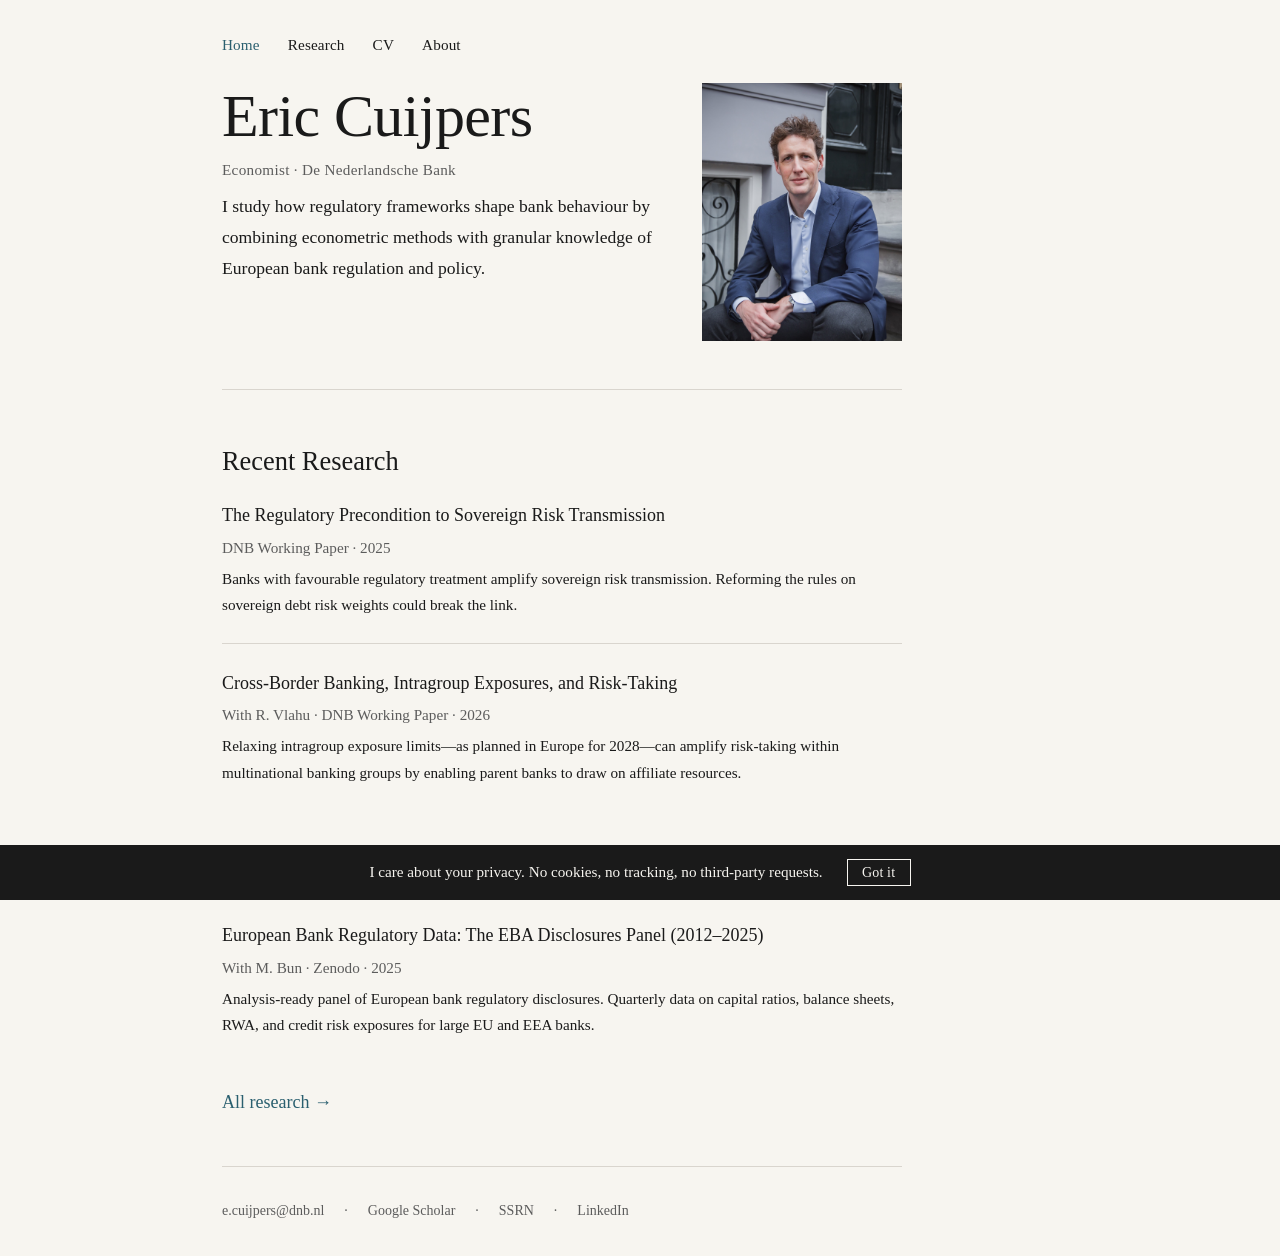
==== index.html @ 1b1d5498 "initial commit" ====
<!DOCTYPE html>
<html lang="en">
<head>
  <meta charset="UTF-8">
  <meta name="viewport" content="width=device-width, initial-scale=1.0">
  <title>Home — Eric Cuijpers</title>
  <meta name="description" content="Eric Cuijpers — Economist at De Nederlandsche Bank. Research on how regulatory frameworks shape bank behaviour and the transmission of sovereign risk.">
  <meta name="author" content="Eric Cuijpers">
  <link rel="canonical" href="https://ericcuijpers.com/">
  <meta property="og:title" content="Eric Cuijpers">
  <meta property="og:description" content="Economist at De Nederlandsche Bank. Research on how regulatory frameworks shape bank behaviour and the transmission of sovereign risk.">
  <meta property="og:type" content="website">
  <meta property="og:url" content="https://ericcuijpers.com/">
  <meta property="og:image" content="https://ericcuijpers.com/images/eric_cuijpers_v4.jpg">
  <link rel="icon" href="favicon.svg" type="image/svg+xml">
  <link rel="stylesheet" href="style.css">
</head>
<body>

  <div class="outer-container">
    <nav>
      <a href="index.html" class="nav-active">Home</a>
      <a href="research.html">Research</a>
      <a href="cv.html">CV</a>
      <a href="about.html">About</a>
    </nav>
  </div>

  <main class="outer-container">
    <div class="content">

      <div class="intro-block">
        <div class="intro-text">
          <h1>Eric Cuijpers</h1>
          <p class="affiliation">Economist · De Nederlandsche Bank</p>
          <p class="tagline">I study how regulatory frameworks shape bank behaviour by combining econometric methods with granular knowledge of European bank regulation and policy. </p>
        </div>
        <div class="intro-photo">
          <img src="images/eric_cuijpers_v4.jpg" alt="Eric Cuijpers">
        </div>
      </div>

      <hr>

      <h2>Recent Research</h2>
      <ul class="item-list">
        <li>
          <span class="item-title"><a href="publications/001_sovereign-risk-transmission.html">The Regulatory Precondition to Sovereign Risk Transmission</a></span>
          <span class="item-meta">DNB Working Paper · 2025</span>
          <span class="item-description">Banks with favourable regulatory treatment amplify sovereign risk transmission. Reforming the rules on sovereign debt risk weights could break the link.</span>
        </li>
        <li>
          <span class="item-title"><a href="publications/002_cross-border-banking.html">Cross-Border Banking, Intragroup Exposures, and Risk-Taking</a></span>
          <span class="item-meta">With R. Vlahu · DNB Working Paper · 2026</span>
          <span class="item-description">Relaxing intragroup exposure limits—as planned in Europe for 2028—can amplify risk-taking within multinational banking groups by enabling parent banks to draw on affiliate resources.</span>
        </li>
      </ul>

      <h2>Data</h2>
      <ul class="item-list">
        <li>
          <span class="item-title"><a href="publications/003_eba-disclosures-panel.html">European Bank Regulatory Data: The EBA Disclosures Panel (2012–2025)</a></span>
          <span class="item-meta">With M. Bun · Zenodo · 2025</span>
          <span class="item-description">Analysis-ready panel of European bank regulatory disclosures. Quarterly data on capital ratios, balance sheets, RWA, and credit risk exposures for large EU and EEA banks.</span>
        </li>
      </ul>

      <p><a href="research.html">All research →</a></p>


    </div>
  </main>

  <div class="outer-container">
    <footer>
      <a href="&#109;&#97;&#105;&#108;&#116;&#111;&#58;e.cuijpers&#64;dnb&#46;nl">e.cuijpers&#64;dnb&#46;nl</a>
      <span>·</span>
      <a href="https://scholar.google.com/citations?user=IjH0WNsAAAAJ&hl=en">Google Scholar</a>
      <span>·</span>
      <a href="https://papers.ssrn.com/sol3/cf_dev/AbsByAuth.cfm?per_id=4034955">SSRN</a>
      <span>·</span>
      <a href="https://www.linkedin.com/in/eric-cuijpers-68652515/">LinkedIn</a>
    </footer>
  </div>

  <script type="application/ld+json">
  {
    "@context": "https://schema.org",
    "@type": "Person",
    "name": "Eric Cuijpers",
    "jobTitle": "Economist",
    "worksFor": {
      "@type": "Organization",
      "name": "De Nederlandsche Bank",
      "url": "https://www.dnb.nl"
    },
    "alumniOf": [
      {
        "@type": "CollegeOrUniversity",
        "name": "University of Amsterdam"
      },
      {
        "@type": "CollegeOrUniversity",
        "name": "University of Warwick"
      }
    ],
    "knowsAbout": ["Empirical Banking", "Bank Regulation", "Financial Stability", "Sovereign Risk", "Econometrics"],
    "url": "https://ericcuijpers.com",
    "image": "https://ericcuijpers.com/images/eric_cuijpers_v4.jpg",
    "sameAs": [
      "https://www.linkedin.com/in/eric-cuijpers-68652515/",
      "https://scholar.google.com/citations?user=IjH0WNsAAAAJ&hl=en",
      "https://papers.ssrn.com/sol3/cf_dev/AbsByAuth.cfm?per_id=4034955"
    ]
  }
  </script>

  <div class="privacy-bar" id="privacy-bar">
    <p>I care about your privacy. No cookies, no tracking, no third-party requests.</p>
    <button id="privacy-dismiss">Got it</button>
  </div>
  <script>
    (function() {
      var bar = document.getElementById('privacy-bar');
      if (localStorage.getItem('privacy-noted')) { bar.classList.add('hidden'); return; }
      document.getElementById('privacy-dismiss').addEventListener('click', function() {
        bar.classList.add('hidden');
        localStorage.setItem('privacy-noted', '1');
      });
    })();
  </script>

</body>
</html>
---- style.css ----
/* =========================================
   FONT LOADING
   ========================================= */

@font-face {
  font-family: 'Cormorant Garamond';
  src: url('/assets/fonts/CormorantGaramond-Regular.woff2') format('woff2');
  font-weight: 400;
  font-style: normal;
  font-display: swap;
}

@font-face {
  font-family: 'Source Serif 4';
  src: url('/assets/fonts/SourceSerif4-Regular.woff2') format('woff2');
  font-weight: 400;
  font-style: normal;
  font-display: swap;
}

@font-face {
  font-family: 'Source Serif 4';
  src: url('/assets/fonts/SourceSerif4-Medium.woff2') format('woff2');
  font-weight: 500;
  font-style: normal;
  font-display: swap;
}

/* =========================================
   CSS CUSTOM PROPERTIES
   ========================================= */

:root {
  --color-bg: #F7F5F0;
  --color-text: #1A1A1A;
  --color-accent: #2A5F6F;
  --color-muted: #5C5C5C;
  --color-rule: #D9D5CE;

  --font-display: 'Cormorant Garamond', Georgia, serif;
  --font-body: 'Source Serif 4', Georgia, serif;

  --size-base: 1.125rem;
  --size-small: 0.95rem;
  --size-xs: 0.875rem;
  --line-height-body: 1.75;

  --max-width-text: 680px;
  --max-width-outer: 900px;
  --space-section: 3rem;
  --space-item: 1.5rem;
}

/* =========================================
   GLOBAL RESET & BASE
   ========================================= */

* {
  box-sizing: border-box;
}

body {
  background-color: var(--color-bg);
  color: var(--color-text);
  font-family: var(--font-body);
  font-size: var(--size-base);
  line-height: var(--line-height-body);
  margin: 0;
  padding: 0;
}

/* =========================================
   LAYOUT
   ========================================= */

.outer-container {
  max-width: var(--max-width-outer);
  margin: 0 auto;
  padding: 0 2rem;
}

.content {
  max-width: var(--max-width-text);
}

/* =========================================
   NAVIGATION
   ========================================= */

nav {
  max-width: var(--max-width-text);
  padding: 2rem 0 1.5rem;
  display: flex;
  gap: 1.75rem;
  font-family: var(--font-body);
  font-size: var(--size-small);
  letter-spacing: 0.01em;
}

nav a {
  color: var(--color-text);
  text-decoration: none;
}

nav a:hover {
  color: var(--color-accent);
}

nav a.nav-active {
  color: var(--color-accent);
}

/* =========================================
   TYPOGRAPHY
   ========================================= */

h1 {
  font-family: var(--font-display);
  font-size: 3.75rem;
  font-weight: 400;
  line-height: 1.1;
  margin: 0 0 0.5rem 0;
  letter-spacing: -0.01em;
}

h2 {
  font-family: var(--font-display);
  font-size: 1.65rem;
  font-weight: 400;
  margin: var(--space-section) 0 1rem 0;
  letter-spacing: 0em;
}

h3 {
  font-family: var(--font-body);
  font-size: var(--size-base);
  font-weight: 500;
  margin: 0 0 0.25rem 0;
}

p {
  margin: 0 0 1.25rem 0;
}

a {
  color: var(--color-accent);
  text-decoration: none;
}

a:hover {
  text-decoration: underline;
}

.muted {
  color: var(--color-muted);
  font-size: var(--size-small);
}

.affiliation {
  color: var(--color-muted);
  font-size: var(--size-small);
  margin: 0 0 0.5rem 0;
  letter-spacing: 0.02em;
}

.tagline {
  color: var(--color-text);
  font-size: 1.1rem;
  margin: 0 0 1.75rem 0;
  font-style: normal;
}

hr {
  border: none;
  border-top: 1px solid var(--color-rule);
  margin: var(--space-section) 0;
}

/* =========================================
   LISTS
   ========================================= */

ul.item-list {
  list-style: none;
  padding: 0;
  margin: 0;
}

ul.item-list li {
  margin-bottom: var(--space-item);
  padding-bottom: var(--space-item);
  border-bottom: 1px solid var(--color-rule);
}

ul.item-list li:last-child {
  border-bottom: none;
}

.item-title {
  font-family: var(--font-body);
  font-weight: 500;
  font-size: var(--size-base);
  color: var(--color-text);
  display: block;
  margin-bottom: 0.2rem;
}

.item-title a {
  color: var(--color-text);
  text-decoration: none;
}

.item-title a:hover {
  color: var(--color-accent);
}

.item-meta {
  color: var(--color-muted);
  font-size: var(--size-small);
  display: block;
  margin-bottom: 0.15rem;
}

.item-description {
  color: var(--color-text);
  font-size: var(--size-small);
  display: block;
  margin-top: 0.25rem;
}

.item-action {
  display: inline-block;
  margin-top: 0.6rem;
  font-size: var(--size-small);
  color: var(--color-accent);
  text-decoration: none;
  font-weight: 500;
}

.item-action:hover {
  text-decoration: underline;
}

/* =========================================
   HOMEPAGE INTRO BLOCK
   ========================================= */

.intro-block {
  display: flex;
  justify-content: space-between;
  align-items: flex-start;
  gap: 2rem;
  margin-bottom: 2rem;
}

.intro-text {
  flex: 1;
}

.intro-photo {
  width: 200px;
  flex-shrink: 0;
}

.intro-photo img {
  width: 100%;
  display: block;
}

/* =========================================
   CV ENTRIES
   ========================================= */

.cv-entry {
  margin-bottom: 1.25rem;
}

.cv-entry:last-child {
  margin-bottom: 0;
}

.cv-entry .item-description {
  margin: 0;
}

/* =========================================
   FOOTER
   ========================================= */

footer {
  max-width: var(--max-width-text);
  margin-top: var(--space-section);
  padding: 2rem 0;
  border-top: 1px solid var(--color-rule);
  font-size: var(--size-xs);
  color: var(--color-muted);
  display: flex;
  gap: 1.25rem;
  flex-wrap: wrap;
}

footer a {
  color: var(--color-muted);
  text-decoration: none;
}

footer a:hover {
  color: var(--color-accent);
}

/* =========================================
   PAPER PAGES
   ========================================= */

.paper-back {
  font-size: var(--size-small);
  margin: 0 0 2rem 0;
}

.paper-back a {
  color: var(--color-muted);
}

.paper-back a:hover {
  color: var(--color-accent);
}

h1.paper-title {
  font-size: 2.25rem;
  line-height: 1.2;
  margin: 0 0 0.5rem 0;
}

.paper-meta {
  color: var(--color-muted);
  font-size: var(--size-small);
  margin: 0 0 1.25rem 0;
}

.paper-links {
  display: flex;
  gap: 1rem;
  flex-wrap: wrap;
  margin-bottom: 0.5rem;
}

.paper-links a {
  font-size: var(--size-small);
  color: var(--color-accent);
  text-decoration: none;
  padding: 0.3rem 0.75rem;
  border: 1px solid var(--color-accent);
}

.paper-links a:hover {
  background-color: var(--color-accent);
  color: var(--color-bg);
  text-decoration: none;
}

ul.highlights {
  list-style: none;
  padding: 0;
  margin: 0.35rem 0 0.35rem 0;
}

ul.highlights li {
  padding-left: 0;
  margin-bottom: 0.4rem;
  font-size: var(--size-base);
  line-height: var(--line-height-body);
}

.paper-keywords {
  color: var(--color-muted);
  font-size: var(--size-small);
  margin: 0 0 0.25rem 0;
}

/* =========================================
   PRIVACY BAR
   ========================================= */

.privacy-bar {
  position: fixed;
  bottom: 0;
  left: 0;
  right: 0;
  background-color: var(--color-text);
  color: var(--color-bg);
  font-size: var(--size-small);
  padding: 0.85rem 2rem;
  display: flex;
  justify-content: center;
  align-items: center;
  gap: 1.5rem;
  z-index: 1000;
}

.privacy-bar p {
  margin: 0;
}

.privacy-bar button {
  background: none;
  border: 1px solid var(--color-bg);
  color: var(--color-bg);
  font-family: var(--font-body);
  font-size: var(--size-xs);
  padding: 0.3rem 0.9rem;
  cursor: pointer;
  letter-spacing: 0.01em;
}

.privacy-bar button:hover {
  background-color: var(--color-bg);
  color: var(--color-text);
}

.privacy-bar.hidden {
  display: none;
}

/* =========================================
   RESPONSIVE
   ========================================= */

@media (max-width: 600px) {
  h1 {
    font-size: 2.5rem;
  }

  .outer-container {
    padding: 0 1.25rem;
  }

  .intro-block {
    flex-direction: column-reverse;
  }

  .intro-photo {
    width: 130px;
  }

  nav {
    flex-wrap: wrap;
    gap: 0.75rem;
  }

  footer {
    flex-direction: column;
    gap: 0.5rem;
  }
}
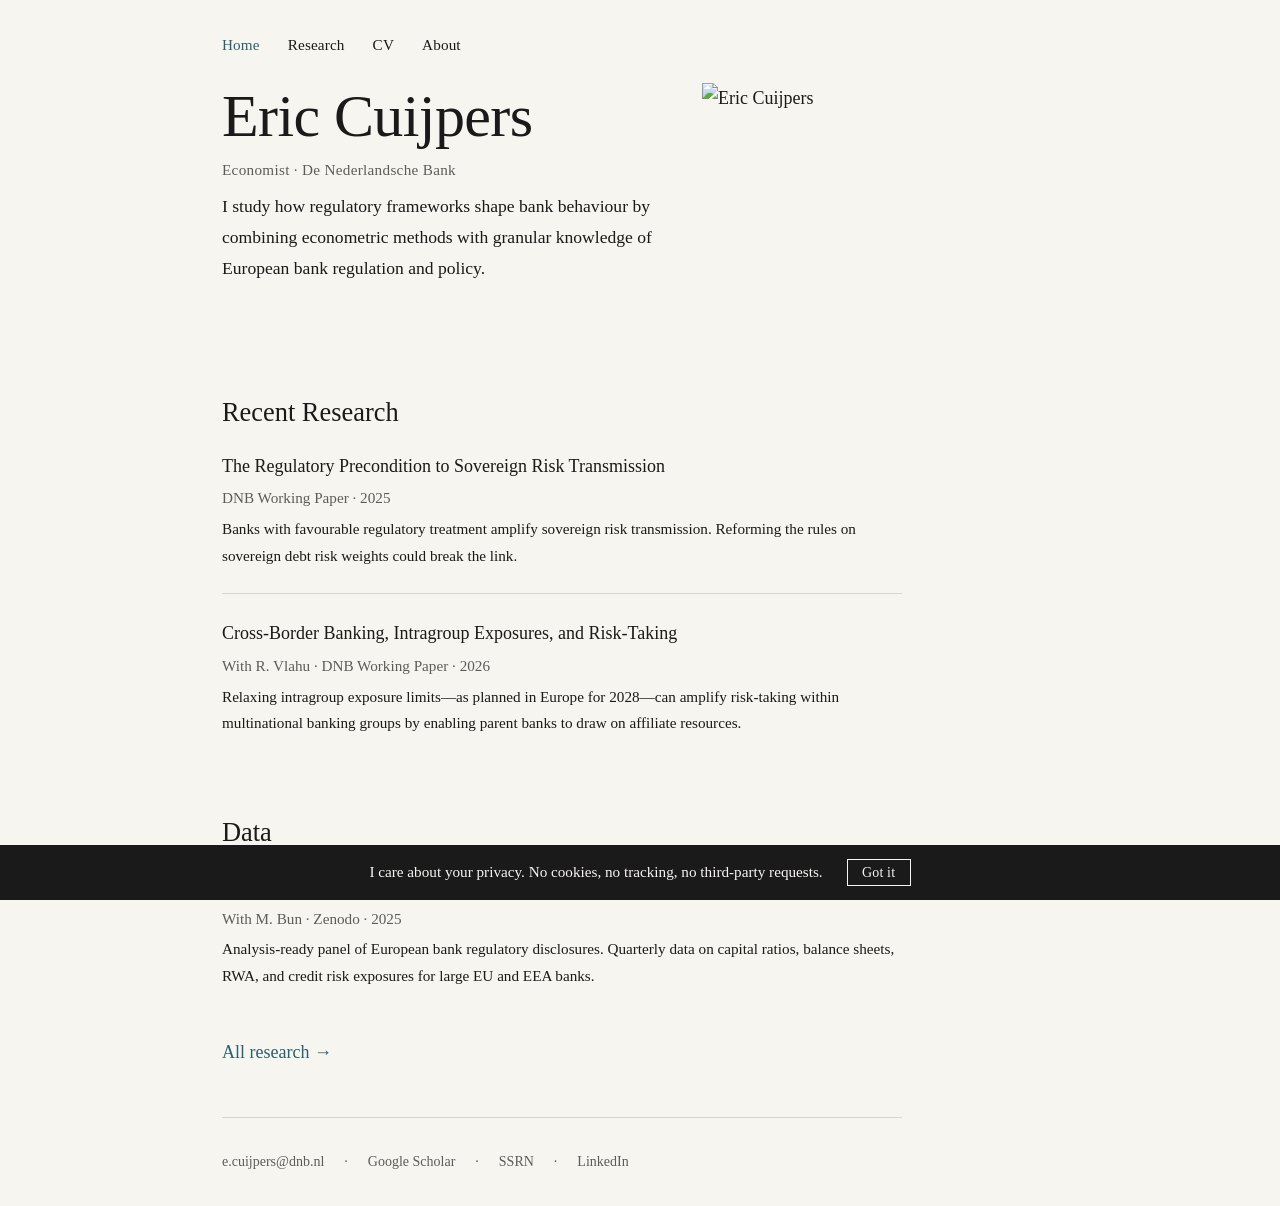
==== commit 77591787: "updated the image to load faster" ====
--- a/index.html
+++ b/index.html
@@ -29,6 +29,7 @@
   <main class="outer-container">
     <div class="content">
 
+
       <div class="intro-block">
         <div class="intro-text">
           <h1>Eric Cuijpers</h1>
@@ -36,11 +37,11 @@
           <p class="tagline">I study how regulatory frameworks shape bank behaviour by combining econometric methods with granular knowledge of European bank regulation and policy. </p>
         </div>
         <div class="intro-photo">
-          <img src="images/eric_cuijpers_v4.jpg" alt="Eric Cuijpers">
+          <img src="images/eric_cuijpers_v4_optimised.jpg" alt="Eric Cuijpers" width="200" height="258" loading="eager">
         </div>
       </div>
 
-      <hr>
+
 
       <h2>Recent Research</h2>
       <ul class="item-list">
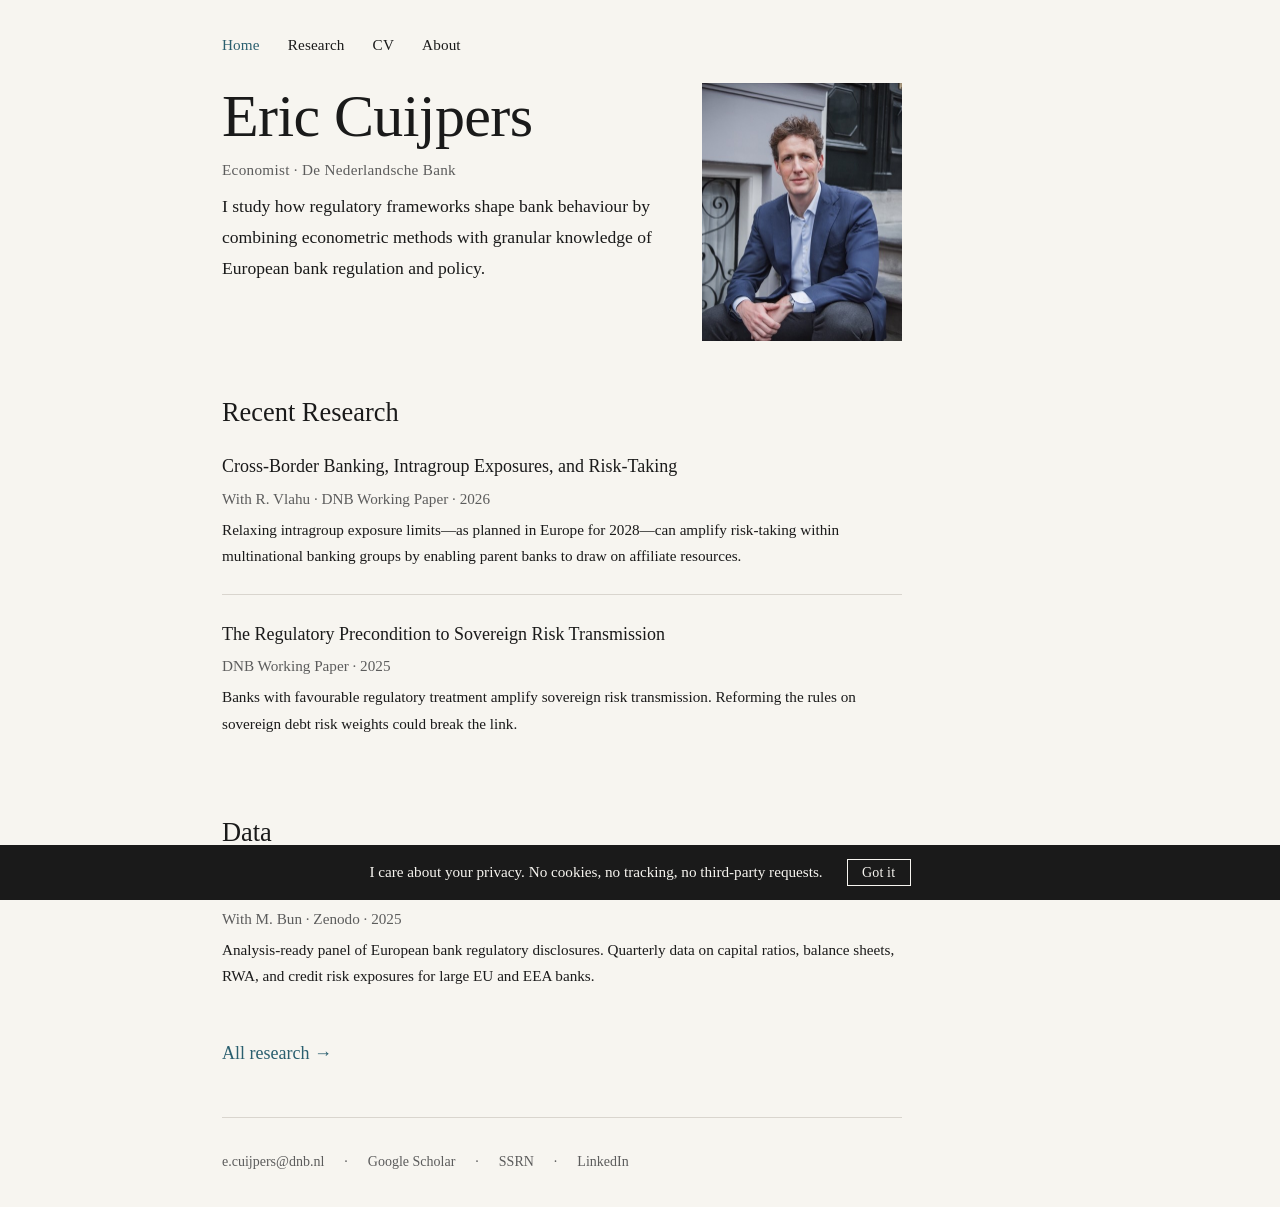
==== commit f719a023: "reversed wp order and adjusted the image to look good on mobile" ====
--- a/index.html
+++ b/index.html
@@ -37,7 +37,7 @@
           <p class="tagline">I study how regulatory frameworks shape bank behaviour by combining econometric methods with granular knowledge of European bank regulation and policy. </p>
         </div>
         <div class="intro-photo">
-          <img src="images/eric_cuijpers_v4_optimised.jpg" alt="Eric Cuijpers" width="200" height="258" loading="eager">
+          <img src="images/eric_cuijpers_v4_optimised.jpg" alt="Eric Cuijpers" loading="eager">
         </div>
       </div>
 
@@ -46,14 +46,14 @@
       <h2>Recent Research</h2>
       <ul class="item-list">
         <li>
+          <span class="item-title"><a href="publications/002_cross-border-banking.html">Cross-Border Banking, Intragroup Exposures, and Risk-Taking</a></span>
+          <span class="item-meta">With R. Vlahu · DNB Working Paper · 2026</span>
+          <span class="item-description">Relaxing intragroup exposure limits—as planned in Europe for 2028—can amplify risk-taking within multinational banking groups by enabling parent banks to draw on affiliate resources.</span>
+        </li>
+        <li>
           <span class="item-title"><a href="publications/001_sovereign-risk-transmission.html">The Regulatory Precondition to Sovereign Risk Transmission</a></span>
           <span class="item-meta">DNB Working Paper · 2025</span>
           <span class="item-description">Banks with favourable regulatory treatment amplify sovereign risk transmission. Reforming the rules on sovereign debt risk weights could break the link.</span>
-        </li>
-        <li>
-          <span class="item-title"><a href="publications/002_cross-border-banking.html">Cross-Border Banking, Intragroup Exposures, and Risk-Taking</a></span>
-          <span class="item-meta">With R. Vlahu · DNB Working Paper · 2026</span>
-          <span class="item-description">Relaxing intragroup exposure limits—as planned in Europe for 2028—can amplify risk-taking within multinational banking groups by enabling parent banks to draw on affiliate resources.</span>
         </li>
       </ul>
 
--- a/style.css
+++ b/style.css
@@ -264,6 +264,7 @@
 
 .intro-photo img {
   width: 100%;
+  height: auto;
   display: block;
 }
 
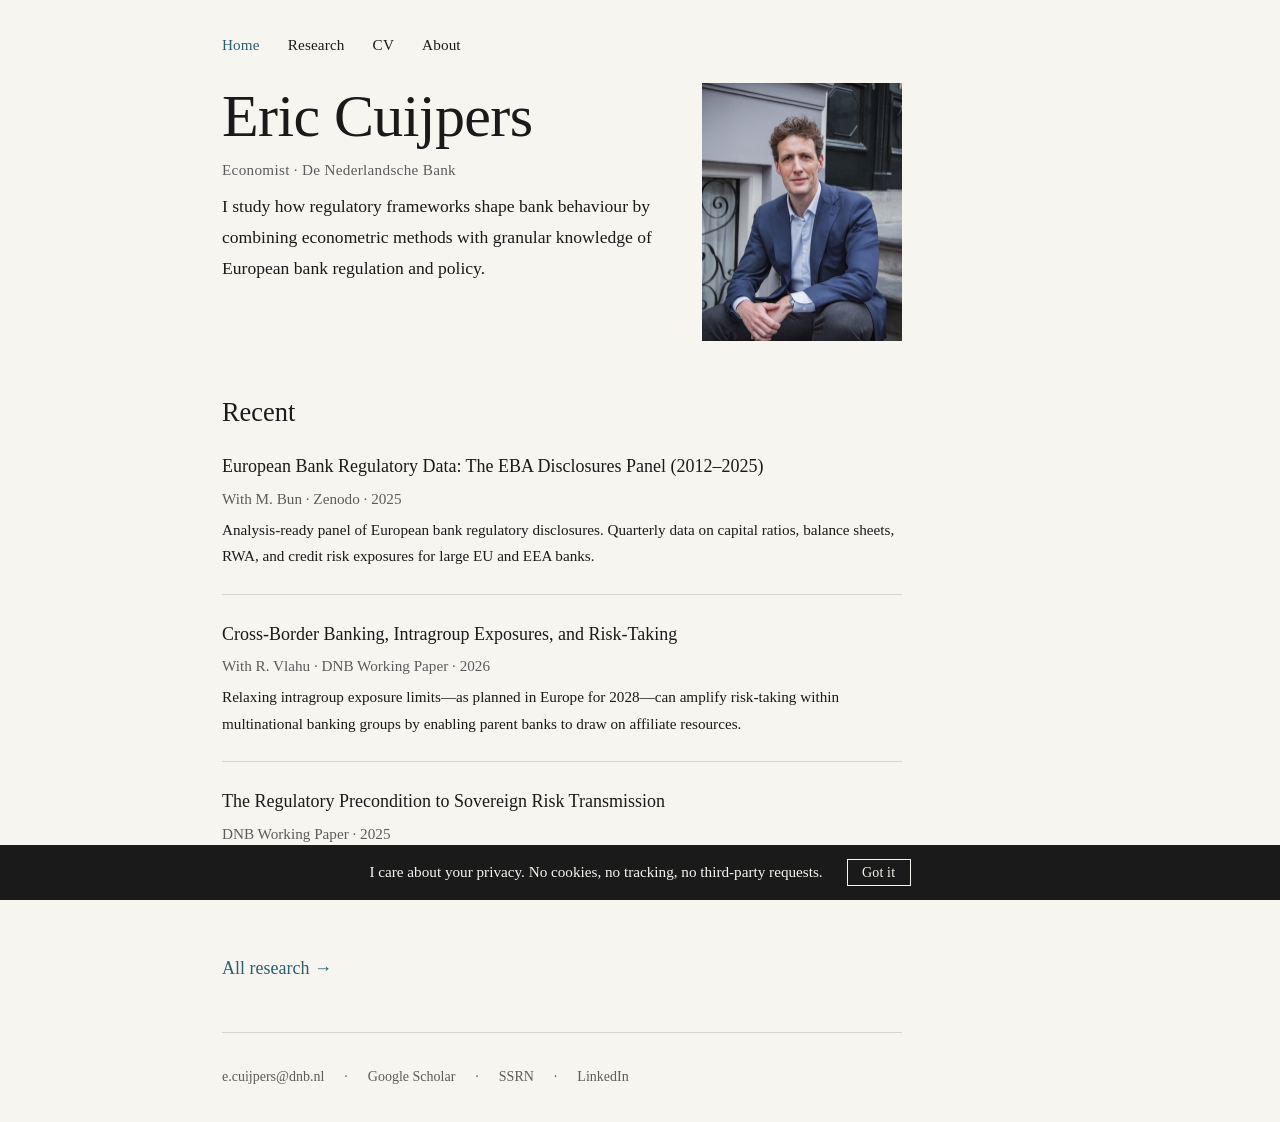
==== commit aa53071f: "small update on  index.html to make it less crowded" ====
--- a/index.html
+++ b/index.html
@@ -43,8 +43,13 @@
 
 
 
-      <h2>Recent Research</h2>
+      <h2>Recent</h2>
       <ul class="item-list">
+          <li>
+          <span class="item-title"><a href="publications/003_eba-disclosures-panel.html">European Bank Regulatory Data: The EBA Disclosures Panel (2012–2025)</a></span>
+          <span class="item-meta">With M. Bun · Zenodo · 2025</span>
+          <span class="item-description">Analysis-ready panel of European bank regulatory disclosures. Quarterly data on capital ratios, balance sheets, RWA, and credit risk exposures for large EU and EEA banks.</span>
+        </li>
         <li>
           <span class="item-title"><a href="publications/002_cross-border-banking.html">Cross-Border Banking, Intragroup Exposures, and Risk-Taking</a></span>
           <span class="item-meta">With R. Vlahu · DNB Working Paper · 2026</span>
@@ -56,17 +61,8 @@
           <span class="item-description">Banks with favourable regulatory treatment amplify sovereign risk transmission. Reforming the rules on sovereign debt risk weights could break the link.</span>
         </li>
       </ul>
+      <p><a href="research.html">All research →</a></p>
 
-      <h2>Data</h2>
-      <ul class="item-list">
-        <li>
-          <span class="item-title"><a href="publications/003_eba-disclosures-panel.html">European Bank Regulatory Data: The EBA Disclosures Panel (2012–2025)</a></span>
-          <span class="item-meta">With M. Bun · Zenodo · 2025</span>
-          <span class="item-description">Analysis-ready panel of European bank regulatory disclosures. Quarterly data on capital ratios, balance sheets, RWA, and credit risk exposures for large EU and EEA banks.</span>
-        </li>
-      </ul>
-
-      <p><a href="research.html">All research →</a></p>
 
 
     </div>
--- a/style.css
+++ b/style.css
@@ -440,7 +440,8 @@
   }
 
   .intro-photo {
-    width: 130px;
+    width: 55%;
+    margin: 0 auto;
   }
 
   nav {
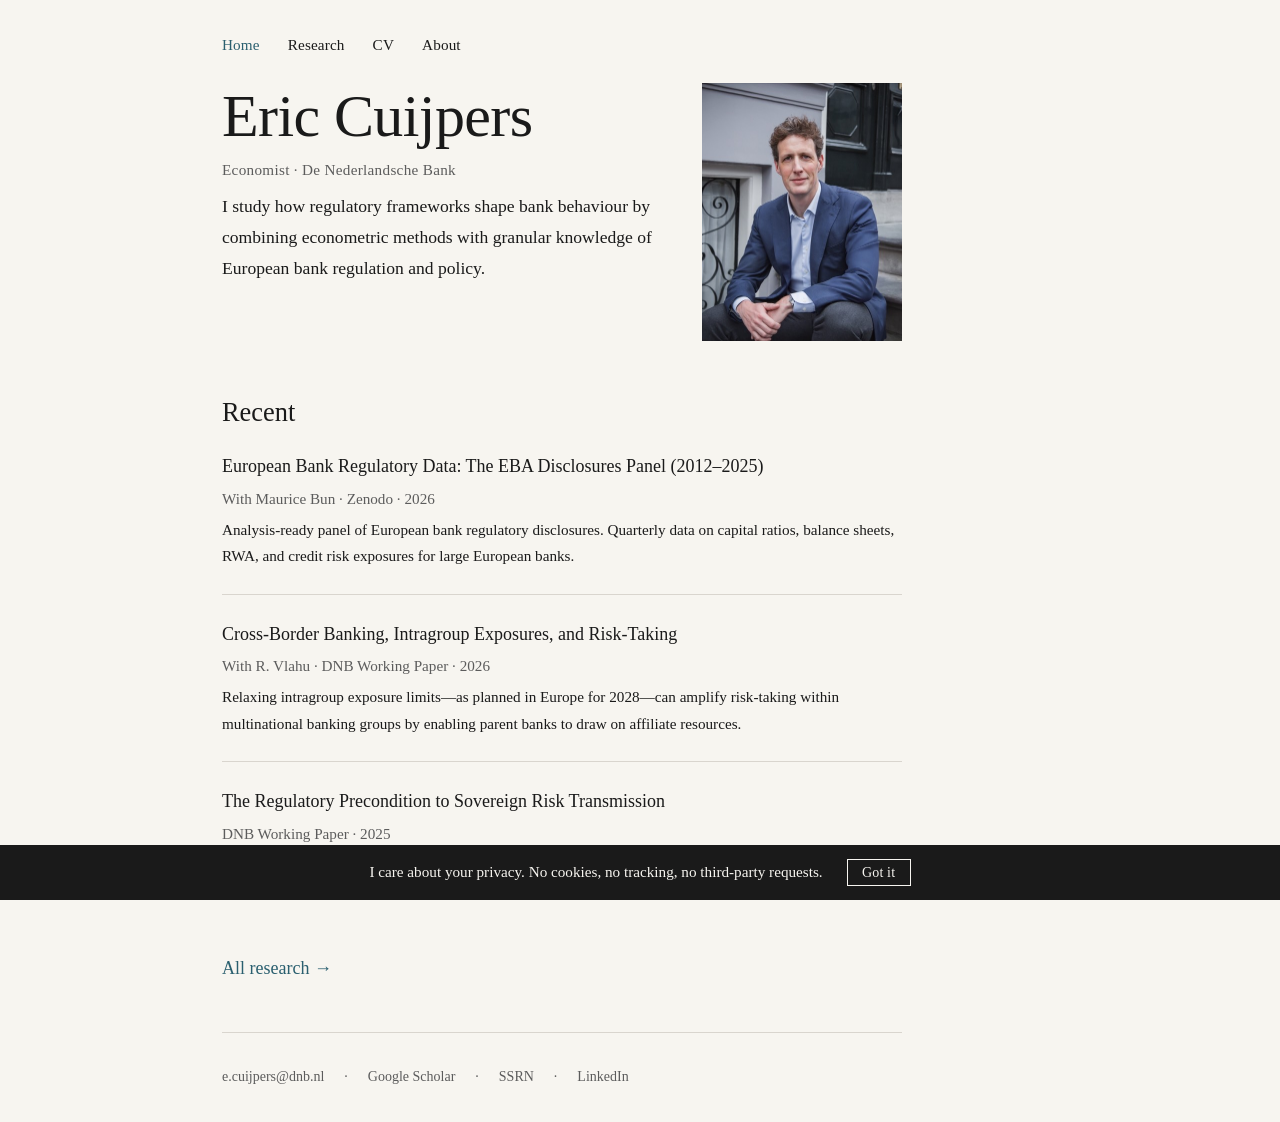
==== commit 18c85fbf: "small changes" ====
--- a/index.html
+++ b/index.html
@@ -47,8 +47,8 @@
       <ul class="item-list">
           <li>
           <span class="item-title"><a href="publications/003_eba-disclosures-panel.html">European Bank Regulatory Data: The EBA Disclosures Panel (2012–2025)</a></span>
-          <span class="item-meta">With M. Bun · Zenodo · 2025</span>
-          <span class="item-description">Analysis-ready panel of European bank regulatory disclosures. Quarterly data on capital ratios, balance sheets, RWA, and credit risk exposures for large EU and EEA banks.</span>
+          <span class="item-meta">With Maurice Bun · Zenodo · 2026</span>
+          <span class="item-description">Analysis-ready panel of European bank regulatory disclosures. Quarterly data on capital ratios, balance sheets, RWA, and credit risk exposures for large European banks.</span>
         </li>
         <li>
           <span class="item-title"><a href="publications/002_cross-border-banking.html">Cross-Border Banking, Intragroup Exposures, and Risk-Taking</a></span>
